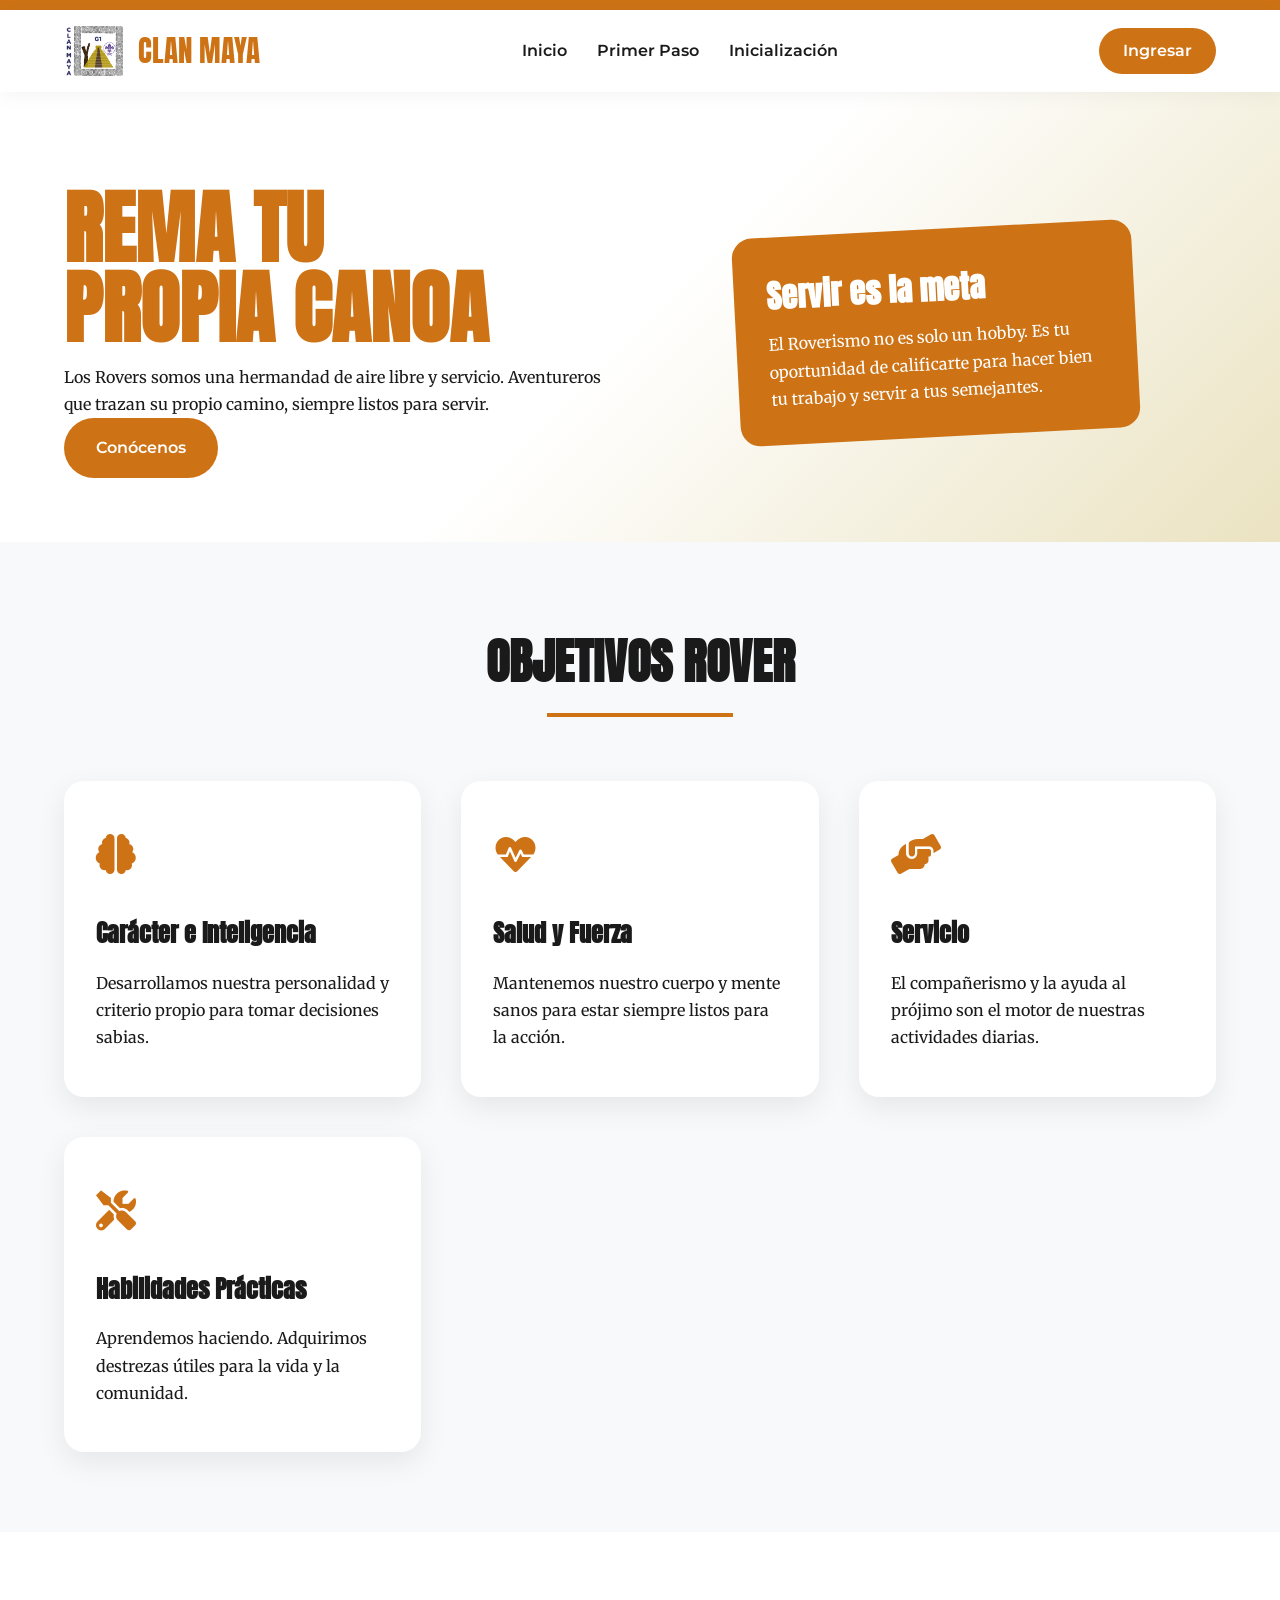
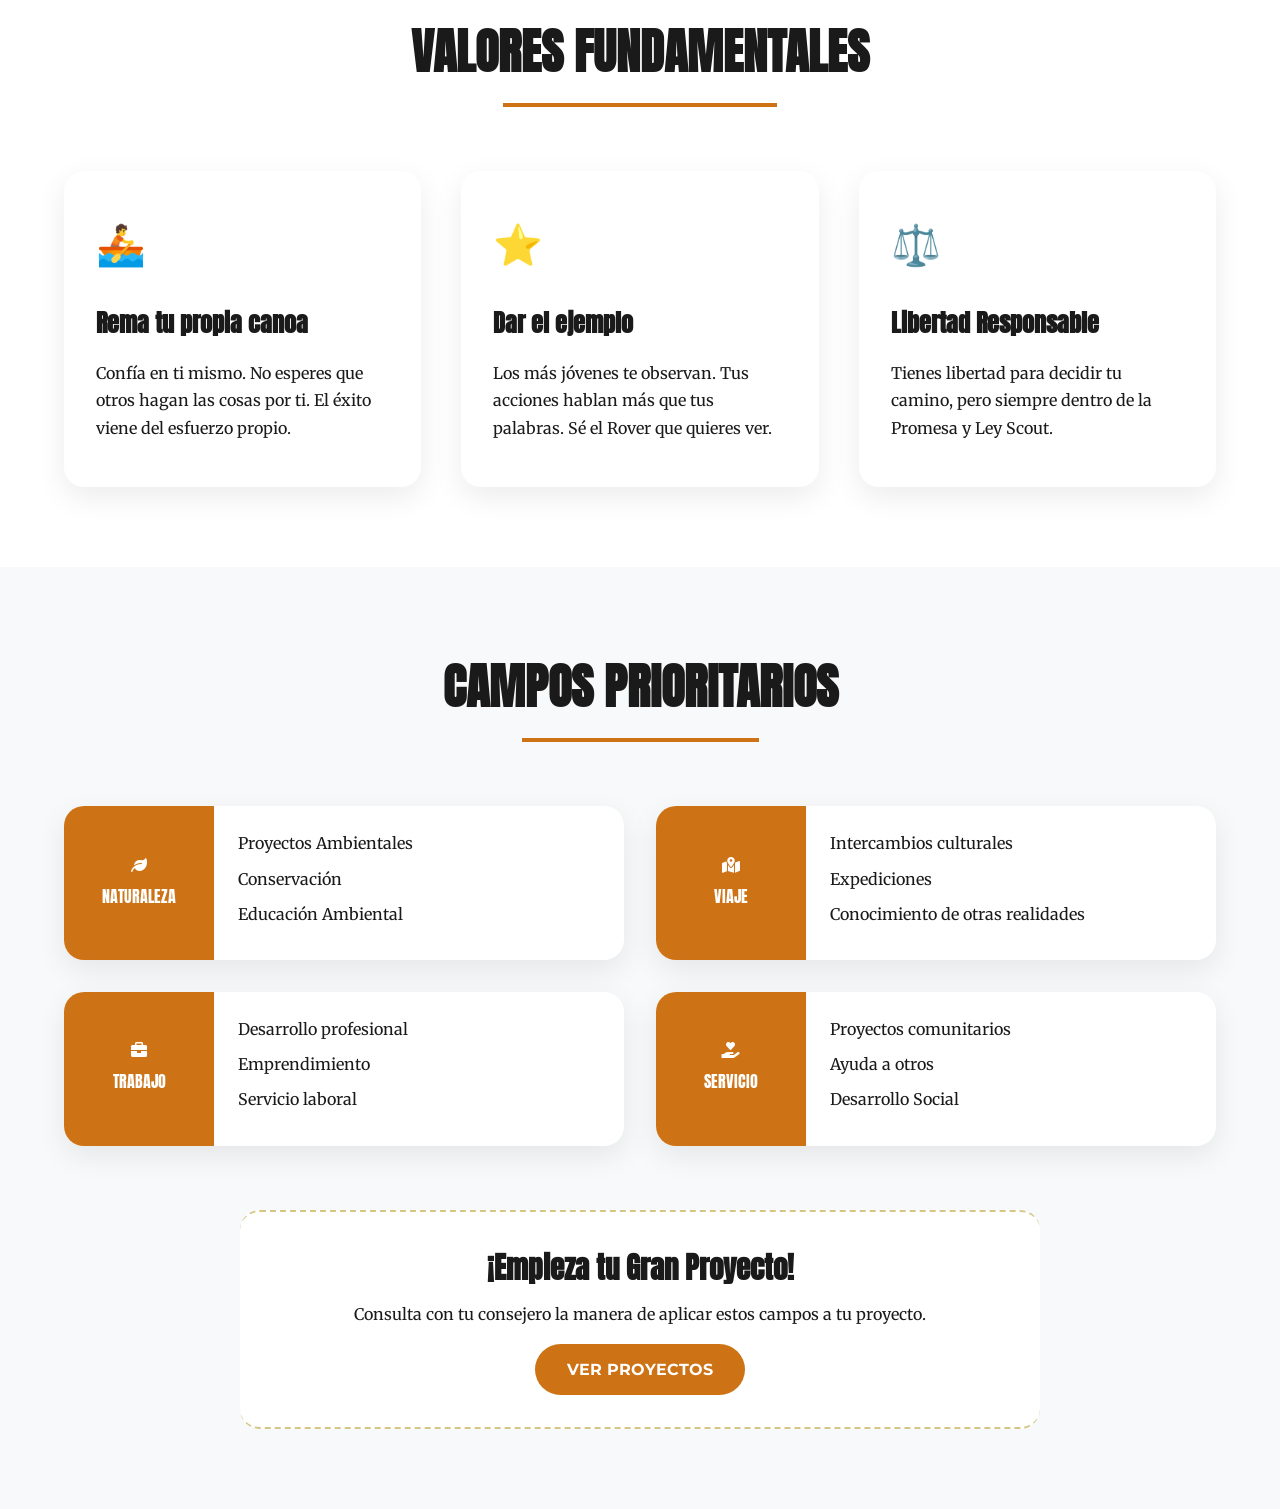
==== index.html @ 9d95acb7 "Initial project structure and core files Add main HTML pages (index, etapas, checklist, login, regis" ====
<!DOCTYPE html>
<html lang="es">
<head>
    <meta charset="UTF-8">
    <meta name="viewport" content="width=device-width, initial-scale=1.0">
    <title>Home - Clan Maya</title>
    
    
    <link rel="preconnect" href="https://fonts.googleapis.com">
    <link rel="preconnect" href="https://fonts.gstatic.com" crossorigin>
    <link href="https://fonts.googleapis.com/css2?family=Anton&family=Merriweather:wght@300;400;700&family=Montserrat:wght@400;600&display=swap" rel="stylesheet">
    
    
    <link rel="stylesheet" href="https://cdnjs.cloudflare.com/ajax/libs/font-awesome/6.0.0/css/all.min.css">

    
    <link rel="stylesheet" href="css/index.css">
</head>

<body>

    <nav class="navbar">
        <div class="logo-area">
            
            <img src="img/logo_clan-maya_rgb-trasparente.png"  alt="Clan Maya">
            <span class="brand-name">Clan Maya</span>
        </div>
        <ul class="nav-links">
            <li><a href="#" class="nav-link">Inicio</a></li>
            <li><a href="etapas.html" class="nav-link">Primer Paso</a></li>
            <li><a href="checklist.html" class="nav-link">Inicialización</a></li>
        </ul>
        <a href="login.html" class="btn-login">Ingresar</a>
    </nav>

    <header class="hero">
        <div class="hero-content">
            <h1>Rema tu<br>Propia Canoa</h1>
            <p>Los Rovers somos una hermandad de aire libre y servicio. Aventureros que trazan su propio camino, siempre listos para servir.</p>
            <a href="#objetivos" class="btn-login" style="padding: 1rem 2rem;">Conócenos</a>
        </div>
        <div class="hero-image">
            <div class="hero-card">
                <h3>Servir es la meta</h3>
                <p>El Roverismo no es solo un hobby. Es tu oportunidad de calificarte para hacer bien tu trabajo y servir a tus semejantes.</p>
            </div>
        </div>
    </header>

    <section class="section-padding" id="objetivos">
        <div class="section-title">
            <h2>Objetivos Rover</h2>
        </div>
        <div class="grid-container">
            <div class="modern-card">
                <div class="card-icon"><i class="fas fa-brain"></i></div>
                <h3>Carácter e Inteligencia</h3>
                <p>Desarrollamos nuestra personalidad y criterio propio para tomar decisiones sabias.</p>
            </div>
            <div class="modern-card">
                <div class="card-icon"><i class="fas fa-heartbeat"></i></div>
                <h3>Salud y Fuerza</h3>
                <p>Mantenemos nuestro cuerpo y mente sanos para estar siempre listos para la acción.</p>
            </div>
            <div class="modern-card">
                <div class="card-icon"><i class="fas fa-hands-helping"></i></div>
                <h3>Servicio</h3>
                <p>El compañerismo y la ayuda al prójimo son el motor de nuestras actividades diarias.</p>
            </div>
            <div class="modern-card">
                <div class="card-icon"><i class="fas fa-tools"></i></div>
                <h3>Habilidades Prácticas</h3>
                <p>Aprendemos haciendo. Adquirimos destrezas útiles para la vida y la comunidad.</p>
            </div>
        </div>
    </section>

    <section class="section-padding" style="background-color: #fff;">
        <div class="section-title">
            <h2>Valores Fundamentales</h2>
        </div>
        <div class="grid-container">
            <div class="modern-card">
                <div class="card-icon">🚣</div>
                <h3>Rema tu propia canoa</h3>
                <p>Confía en ti mismo. No esperes que otros hagan las cosas por ti. El éxito viene del esfuerzo propio.</p>
            </div>
            <div class="modern-card">
                <div class="card-icon">⭐</div>
                <h3>Dar el ejemplo</h3>
                <p>Los más jóvenes te observan. Tus acciones hablan más que tus palabras. Sé el Rover que quieres ver.</p>
            </div>
            <div class="modern-card">
                <div class="card-icon">⚖️</div>
                <h3>Libertad Responsable</h3>
                <p>Tienes libertad para decidir tu camino, pero siempre dentro de la Promesa y Ley Scout.</p>
            </div>
        </div>
    </section>

    <section class="section-padding">
        <div class="section-title">
            <h2>Campos Prioritarios</h2>
        </div>
        <div class="campos-grid">
            <div class="campo-box">
                <div class="campo-header">
                    <i class="fas fa-leaf"></i>
                    <span>Naturaleza</span>
                </div>
                <div class="campo-body">
                    <ul class="campo-list">
                        <li>Proyectos Ambientales</li>
                        <li>Conservación</li>
                        <li>Educación Ambiental</li>
                    </ul>
                </div>
            </div>
            <div class="campo-box">
                <div class="campo-header">
                    <i class="fas fa-map-marked-alt"></i>
                    <span>Viaje</span>
                </div>
                <div class="campo-body">
                    <ul class="campo-list">
                        <li>Intercambios culturales</li>
                        <li>Expediciones</li>
                        <li>Conocimiento de otras realidades</li>
                    </ul>
                </div>
            </div>
            <div class="campo-box">
                <div class="campo-header">
                    <i class="fas fa-briefcase"></i>
                    <span>Trabajo</span>
                </div>
                <div class="campo-body">
                    <ul class="campo-list">
                        <li>Desarrollo profesional</li>
                        <li>Emprendimiento</li>
                        <li>Servicio laboral</li>
                    </ul>
                </div>
            </div>
            <div class="campo-box">
                <div class="campo-header">
                    <i class="fas fa-hand-holding-heart"></i>
                    <span>Servicio</span>
                </div>
                <div class="campo-body">
                    <ul class="campo-list">
                        <li>Proyectos comunitarios</li>
                        <li>Ayuda a otros</li>
                        <li>Desarrollo Social</li>
                    </ul>
                </div>
            </div>
        </div>
        
        <div class="inline-cta">
            <h3>¡Empieza tu Gran Proyecto!</h3>
            <p>Consulta con tu consejero la manera de aplicar estos campos a tu proyecto.</p>
            <a href="proyectos.html" class="cta-link-small">Ver Proyectos</a>
        </div>
    </section>

</body>
</html>
---- css/index.css ----
/* css/modern_style.css */

/* --- VARIABLES CSS --- */
:root {
    --primary: #CD7316;         /* Naranja Clan Maya */
    --secondary: #d6c683;       /* Beige/Dorado */
    --dark: #1a1a1a;            /* Negro moderno */
    --light: #f8f9fa;           /* Fondo claro */
    --white: #ffffff;
    
    /* Tipografías */
    --font-heading: 'Anton', sans-serif;
    --font-body: 'Merriweather', serif;
    --font-ui: 'Montserrat', sans-serif; /* Para UI elements */
    
    /* Efectos */
    --radius-card: 20px;
    --radius-btn: 50px;
    --shadow: 0 10px 30px rgba(0,0,0,0.08);
    --shadow-hover: 0 15px 40px rgba(205, 115, 22, 0.2);
}

/* --- BASE --- */
* { box-sizing: border-box; margin: 0; padding: 0; }

body {
    font-family: var(--font-body);
    color: var(--dark);
    background-color: var(--light);
    line-height: 1.7;
    border-top: 10px solid var(--primary); /* Toque de color superior */
}

a { text-decoration: none; color: inherit; transition: all 0.3s ease; }
ul { list-style: none; }

/* --- NAV --- */
.navbar {
    background: rgba(255, 255, 255, 0.95);
    backdrop-filter: blur(10px);
    padding: 1rem 5%;
    position: sticky;
    top: 0;
    z-index: 1000;
    display: flex;
    justify-content: space-between;
    align-items: center;
    box-shadow: 0 2px 20px rgba(0,0,0,0.05);
}

.logo-area { display: flex; align-items: center; gap: 15px; }
.logo-area img { height: 50px; }

.brand-name {
    font-family: var(--font-heading);
    font-size: 1.8rem;
    color: var(--primary);
    text-transform: uppercase;
}

.nav-links { display: flex; gap: 30px; }

.nav-link {
    font-family: var(--font-ui);
    font-weight: 600;
    color: var(--dark);
    position: relative;
}

.nav-link:hover { color: var(--primary); }

.btn-login {
    background: var(--primary);
    color: white;
    padding: 0.6rem 1.5rem;
    border-radius: var(--radius-btn);
    font-family: var(--font-ui);
    font-weight: 600;
}

.btn-login:hover {
    background: #b5620e;
    transform: translateY(-2px);
    box-shadow: 0 5px 15px rgba(205, 115, 22, 0.3);
}

/* --- HERO --- */
.hero {
    padding: 6rem 5% 4rem;
    display: grid;
    grid-template-columns: 1fr 1fr;
    align-items: center;
    gap: 2rem;
    background: linear-gradient(135deg, #fff 50%, var(--secondary) 150%);
}

.hero-content {
    /* Asegura que el contenido (y el botón) no se salga del contenedor */
    display: flex;
    flex-direction: column;
    align-items: flex-start; /* Alineación por defecto para desktop */
}

.hero-content h1 {
    font-family: var(--font-heading);
    font-size: 5rem;
    line-height: 1;
    color: var(--primary);
    margin-bottom: 1rem;
    text-transform: uppercase;
}

.hero-card {
    background: var(--primary);
    color: white;
    padding: 2rem;
    border-radius: var(--radius-card);
    transform: rotate(-3deg);
    max-width: 400px;
    margin: 0 auto;
}
.hero-card h3 { font-family: var(--font-heading); font-size: 2rem; margin-bottom: 0.5rem; }

/* --- SECCIONES Y TARJETAS --- */
.section-padding { padding: 5rem 5%; }

.section-title { text-align: center; margin-bottom: 4rem; }
.section-title h2 {
    font-family: var(--font-heading);
    font-size: 3rem;
    text-transform: uppercase;
    display: inline-block;
}
.section-title h2::after {
    content: ''; display: block; width: 60%; height: 4px; 
    background: var(--primary); margin: 10px auto 0;
}

.grid-container {
    display: grid;
    grid-template-columns: repeat(auto-fit, minmax(280px, 1fr));
    gap: 2.5rem;
}

.modern-card {
    background: var(--white);
    padding: 2.5rem 2rem;
    border-radius: var(--radius-card);
    box-shadow: var(--shadow);
    transition: transform 0.3s ease;
    border-bottom: 5px solid transparent;
}

.modern-card:hover {
    transform: translateY(-10px);
    border-bottom-color: var(--secondary);
}

.card-icon { font-size: 2.5rem; color: var(--primary); margin-bottom: 1.5rem; }
.modern-card h3 { font-family: var(--font-heading); font-size: 1.5rem; margin-bottom: 1rem; }

/* --- CAMPOS GRID --- */
.campos-grid {
    display: grid;
    grid-template-columns: repeat(2, 1fr);
    gap: 2rem;
    margin-bottom: 4rem; /* Espacio antes del CTA inline */
}

.campo-box {
    background: var(--white);
    border-radius: var(--radius-card);
    overflow: hidden;
    box-shadow: var(--shadow);
    display: flex;
}

.campo-header {
    background: var(--primary);
    color: white;
    padding: 2rem;
    display: flex;
    flex-direction: column;
    justify-content: center;
    align-items: center;
    min-width: 150px;
    text-align: center;
}
.campo-header span { font-family: var(--font-heading); text-transform: uppercase; margin-top: 10px;}
.campo-body { padding: 1.5rem; }
.campo-list li { margin-bottom: 0.5rem; }


/* --- NUEVO CTA INTEGRADO (EN LUGAR DEL FOOTER GRANDE) --- */
.inline-cta {
    text-align: center;
    padding: 2rem 5%;
    border-top: 2px dashed var(--secondary);
    border-bottom: 2px dashed var(--secondary);
    background-color: var(--white);
    border-radius: var(--radius-card);
    max-width: 800px;
    margin: 0 auto;
}

.inline-cta h3 {
    font-family: var(--font-heading);
    font-size: 1.8rem;
    color: var(--dark);
    margin-bottom: 0.5rem;
}

.cta-link-small {
    display: inline-block;
    margin-top: 1rem;
    background: var(--primary);
    color: white;
    padding: 0.75rem 2rem;
    border-radius: var(--radius-btn);
    font-weight: bold;
    font-family: var(--font-ui);
    text-transform: uppercase;
}
.cta-link-small:hover {
    background: #b5620e;
    transform: translateY(-2px);
}

/* MOBILE */
@media (max-width: 768px) {
    .hero { grid-template-columns: 1fr; text-align: center; }
    
    /* Arreglar el traslape del botón en móvil */
    .hero-content { align-items: center; } 
    
    .hero-card { transform: rotate(0); }
    .hero-content h1 { font-size: 3.5rem; }
    .nav-links { display: none; }
    .campos-grid { grid-template-columns: 1fr; }
    .campo-box { flex-direction: column; }
    .campo-header { min-width: 100%; padding: 1rem; flex-direction: row; gap: 10px; }
    .campo-header span { margin-top: 0; }
}
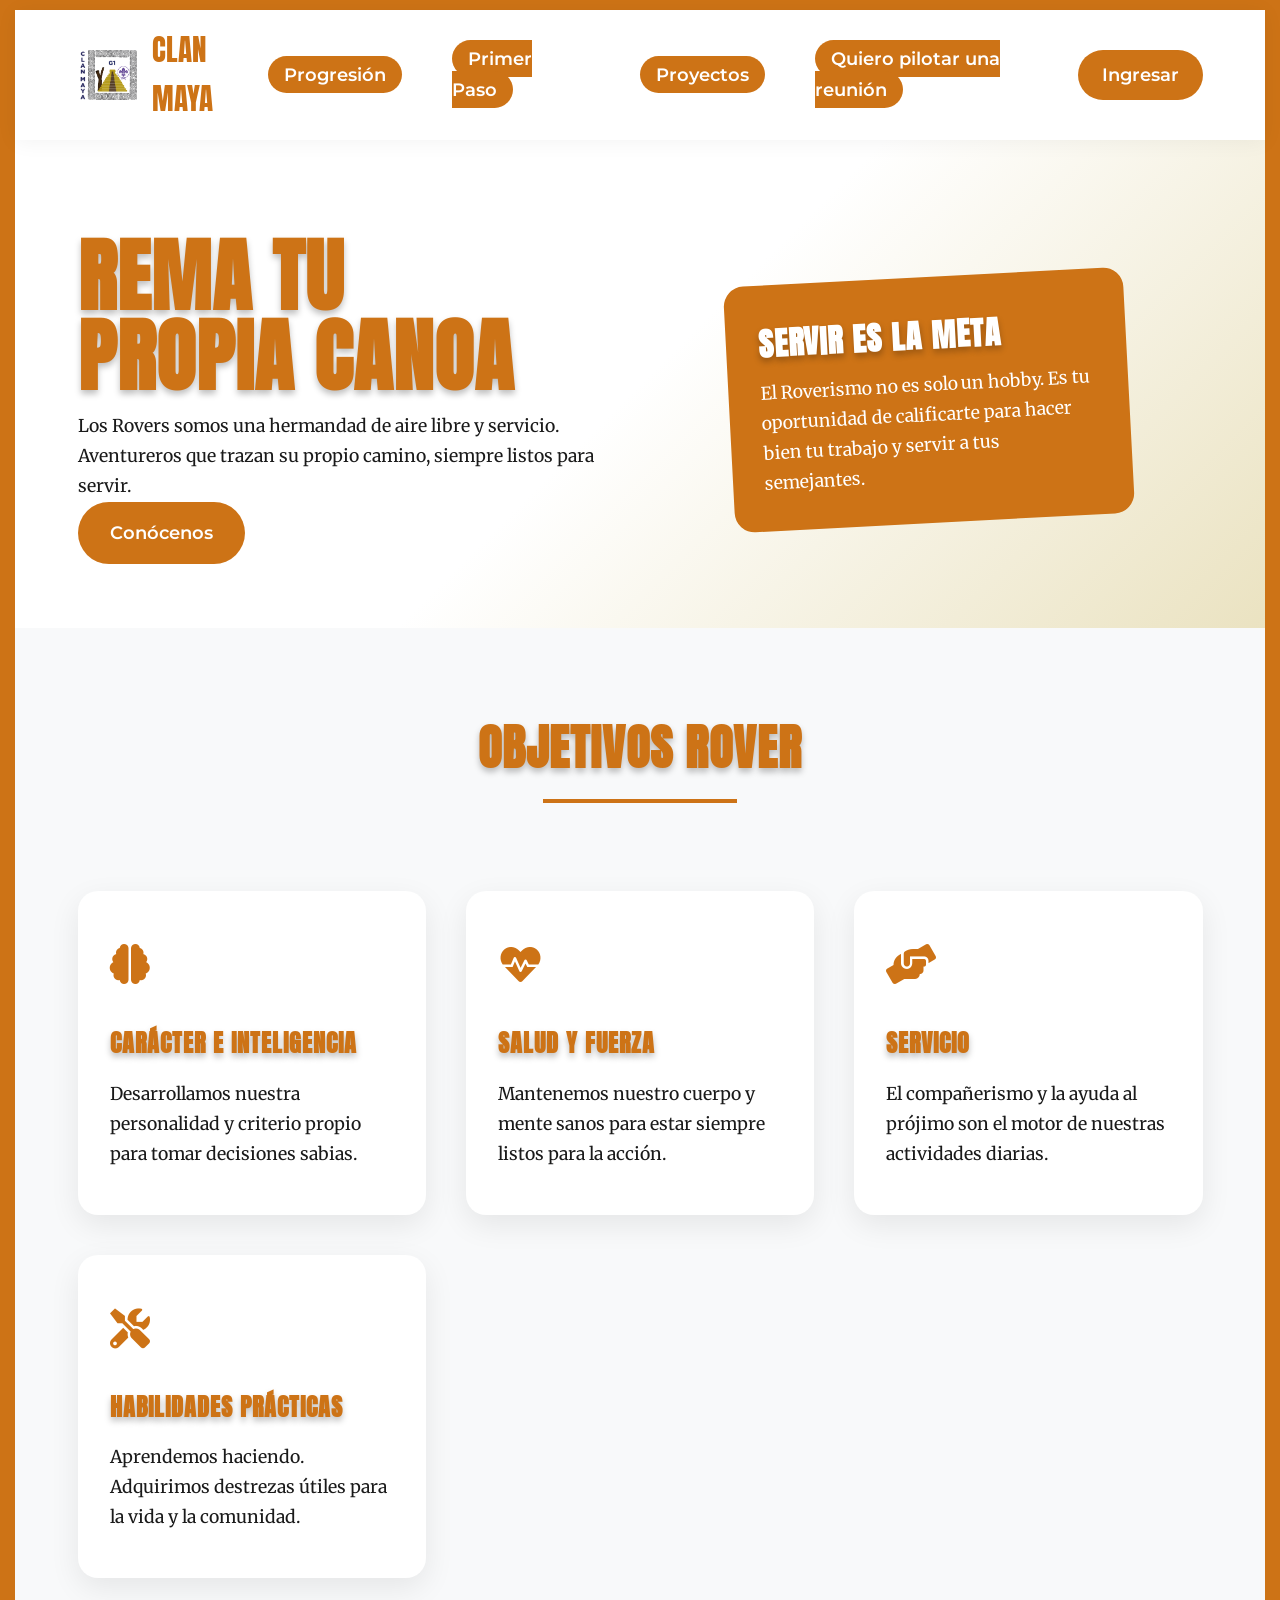
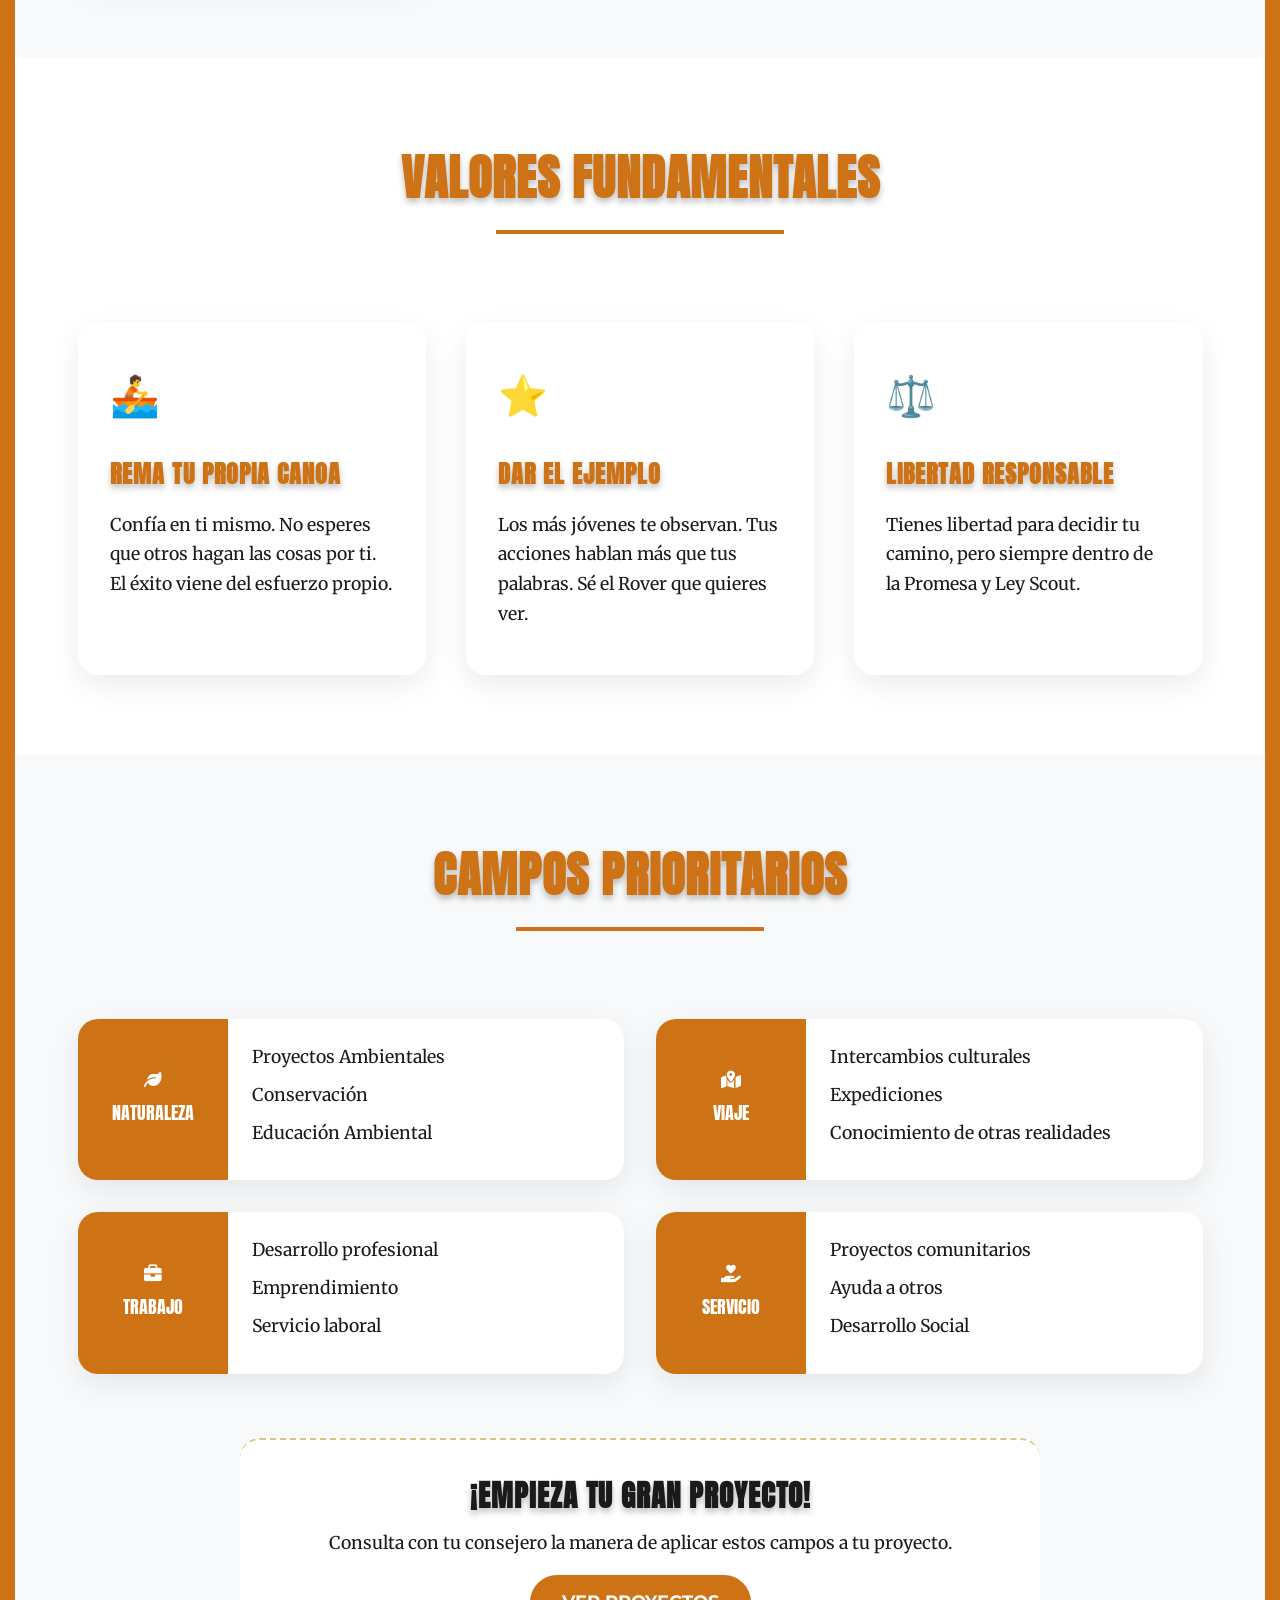
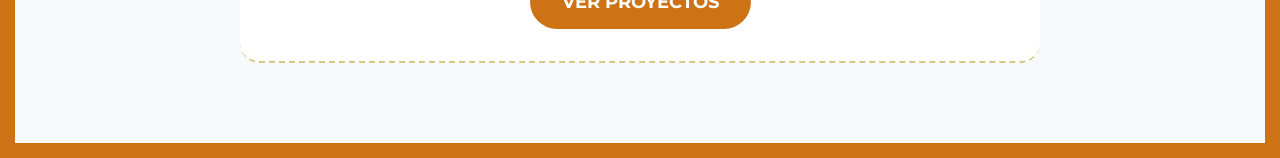
==== commit 1e330583: "Add checklist, pilot guide, and projects pages Introduces new HTML pages for checklist, pilot guide," ====
--- a/index.html
+++ b/index.html
@@ -13,7 +13,8 @@
     
     <link rel="stylesheet" href="https://cdnjs.cloudflare.com/ajax/libs/font-awesome/6.0.0/css/all.min.css">
 
-    
+    <link rel="stylesheet" href="css/greca.css">
+    <link rel="stylesheet" href="css/nav.css">    
     <link rel="stylesheet" href="css/index.css">
 </head>
 
@@ -26,9 +27,10 @@
             <span class="brand-name">Clan Maya</span>
         </div>
         <ul class="nav-links">
-            <li><a href="#" class="nav-link">Inicio</a></li>
-            <li><a href="etapas.html" class="nav-link">Primer Paso</a></li>
-            <li><a href="checklist.html" class="nav-link">Inicialización</a></li>
+            <li><a href="etapas.html" class="nav-link">Progresión</a></li>
+            <li><a href="checklist.html" class="nav-link">Primer Paso</a></li>
+            <li><a href="proyectos.html" class="nav-link">Proyectos</a></li>
+            <li><a href="guia_piloto.html" class="nav-link">Quiero pilotar una reunión</a></li>
         </ul>
         <a href="login.html" class="btn-login">Ingresar</a>
     </nav>
@@ -41,7 +43,7 @@
         </div>
         <div class="hero-image">
             <div class="hero-card">
-                <h3>Servir es la meta</h3>
+                <h3 id = "hero-h3">Servir es la meta</h3>
                 <p>El Roverismo no es solo un hobby. Es tu oportunidad de calificarte para hacer bien tu trabajo y servir a tus semejantes.</p>
             </div>
         </div>
--- a/css/greca.css
+++ b/css/greca.css
@@ -0,0 +1,68 @@
+/* css/greca.css */
+:root {
+    /* Colors */
+    --color-title: #CD7316;         /* Orange/Rust for titles and frames */
+    --color-fill: #d6c683;          /* Beige/Gold for input boxes */
+    --color-text: #000000;          /* Black text */
+    
+    /* Typography */
+    /* Using Merriweather as a fallback for ITC Benguiat */
+    --font-main: 'ITC Benguiat', 'Merriweather', serif; 
+    --font-accent: 'Anton', sans-serif;
+    
+    /* Sizes */
+    --size-title-main: 3.2rem;
+    --size-title-page: 4rem;
+    --size-body: 1.1rem;
+    --size-name: 1.75rem;
+}
+
+/* Global Reset */
+* {
+    box-sizing: border-box;
+    margin: 0;
+    padding: 0;
+}
+
+body {
+    font-family: var(--font-main);
+    color: var(--color-text);
+    font-size: var(--size-body);
+    background-color: #fff;
+    min-height: 100vh;
+    display: flex;
+    flex-direction: column;
+    
+    /* Simulating the "Patrón de marco" (Frame Pattern) */
+    border: 15px solid var(--color-title); 
+}
+
+h1, h2, h3 {
+    font-family: var(--font-main);
+    color: var(--color-title);
+    text-transform: uppercase;
+    letter-spacing: 1px;
+    /* "EFECTO: ELEVADO (LIFT)" */
+    text-shadow: 0px 4px 6px rgba(0, 0, 0, 0.25);
+}
+
+h1 {
+    font-size: var(--size-title-main);
+    margin-bottom: 0.5rem;
+}
+
+h2 {
+    font-size: 2.5rem;
+    margin-bottom: 1.5rem;
+    text-align: center;
+}
+
+a {
+    text-decoration: none;
+    color: var(--color-text);
+    transition: color 0.3s ease;
+}
+
+a:hover {
+    color: var(--color-title);
+}
--- a/css/nav.css
+++ b/css/nav.css
@@ -0,0 +1,96 @@
+/* css/modern_style.css */
+
+/* --- VARIABLES CSS --- */
+:root {
+    --primary: #CD7316;         /* Naranja Clan Maya */
+    --secondary: #d6c683;       /* Beige/Dorado */
+    --dark: #1a1a1a;            /* Negro moderno */
+    --light: #f8f9fa;           /* Fondo claro */
+    --white: #ffffff;
+    
+    /* Tipografías */
+    --font-heading: 'Anton', sans-serif;
+    --font-body: 'Merriweather', serif;
+    --font-ui: 'Montserrat', sans-serif; /* Para UI elements */
+    
+    /* Efectos */
+    --radius-card: 20px;
+    --radius-btn: 50px;
+    --shadow: 0 10px 30px rgba(0,0,0,0.08);
+    --shadow-hover: 0 15px 40px rgba(205, 115, 22, 0.2);
+}
+
+/* --- BASE --- */
+* { box-sizing: border-box; margin: 0; padding: 0; }
+
+body {
+    font-family: var(--font-body);
+    color: var(--dark);
+    background-color: var(--light);
+    line-height: 1.7;
+    border-top: 10px solid var(--primary); /* Toque de color superior */
+}
+
+a { text-decoration: none; color: inherit; transition: all 0.3s ease; }
+ul { list-style: none; }
+
+/* --- NAV --- */
+.navbar {
+    background: rgba(255, 255, 255, 0.95);
+    backdrop-filter: blur(10px);
+    padding: 1rem 5%;
+    position: sticky;
+    top: 0;
+    z-index: 1000;
+    display: flex;
+    justify-content: space-between;
+    align-items: center;
+    box-shadow: 0 2px 20px rgba(0,0,0,0.05);
+}
+
+.logo-area { display: flex; align-items: center; gap: 15px; }
+.logo-area img { height: 50px; }
+
+.brand-name {
+    font-family: var(--font-heading);
+    font-size: 1.8rem;
+    color: var(--primary);
+    text-transform: uppercase;
+}
+
+.nav-links { display: flex; gap: 50px; align-items: center; justify-content: space-evenly; }
+
+
+
+
+
+.nav-link {
+    font-family: var(--font-ui);
+    font-weight: 600;
+    color: var(--white);
+    background-color: var(--primary);
+    padding: 0.5rem 1rem;
+    border-radius: var(--radius-btn);
+    position: relative;
+}
+
+.nav-link:hover { 
+    background: #b5620e;
+    box-shadow: 0 5px 15px rgba(205, 115, 22, 0.3);
+    transform: translateY(-2px);
+}
+
+.btn-login {
+    background: var(--primary);
+    color: white;
+    padding: 0.6rem 1.5rem;
+    border-radius: var(--radius-btn);
+    font-family: var(--font-ui);
+    font-weight: 600;
+}
+
+.btn-login:hover {
+    background: #b5620e;
+    transform: translateY(-2px);
+    box-shadow: 0 5px 15px rgba(205, 115, 22, 0.3);
+}
--- a/css/index.css
+++ b/css/index.css
@@ -1,6 +1,3 @@
-/* css/modern_style.css */
-
-/* --- VARIABLES CSS --- */
 :root {
     --primary: #CD7316;         /* Naranja Clan Maya */
     --secondary: #d6c683;       /* Beige/Dorado */
@@ -19,71 +16,6 @@
     --shadow: 0 10px 30px rgba(0,0,0,0.08);
     --shadow-hover: 0 15px 40px rgba(205, 115, 22, 0.2);
 }
-
-/* --- BASE --- */
-* { box-sizing: border-box; margin: 0; padding: 0; }
-
-body {
-    font-family: var(--font-body);
-    color: var(--dark);
-    background-color: var(--light);
-    line-height: 1.7;
-    border-top: 10px solid var(--primary); /* Toque de color superior */
-}
-
-a { text-decoration: none; color: inherit; transition: all 0.3s ease; }
-ul { list-style: none; }
-
-/* --- NAV --- */
-.navbar {
-    background: rgba(255, 255, 255, 0.95);
-    backdrop-filter: blur(10px);
-    padding: 1rem 5%;
-    position: sticky;
-    top: 0;
-    z-index: 1000;
-    display: flex;
-    justify-content: space-between;
-    align-items: center;
-    box-shadow: 0 2px 20px rgba(0,0,0,0.05);
-}
-
-.logo-area { display: flex; align-items: center; gap: 15px; }
-.logo-area img { height: 50px; }
-
-.brand-name {
-    font-family: var(--font-heading);
-    font-size: 1.8rem;
-    color: var(--primary);
-    text-transform: uppercase;
-}
-
-.nav-links { display: flex; gap: 30px; }
-
-.nav-link {
-    font-family: var(--font-ui);
-    font-weight: 600;
-    color: var(--dark);
-    position: relative;
-}
-
-.nav-link:hover { color: var(--primary); }
-
-.btn-login {
-    background: var(--primary);
-    color: white;
-    padding: 0.6rem 1.5rem;
-    border-radius: var(--radius-btn);
-    font-family: var(--font-ui);
-    font-weight: 600;
-}
-
-.btn-login:hover {
-    background: #b5620e;
-    transform: translateY(-2px);
-    box-shadow: 0 5px 15px rgba(205, 115, 22, 0.3);
-}
-
 /* --- HERO --- */
 .hero {
     padding: 6rem 5% 4rem;
@@ -119,7 +51,7 @@
     max-width: 400px;
     margin: 0 auto;
 }
-.hero-card h3 { font-family: var(--font-heading); font-size: 2rem; margin-bottom: 0.5rem; }
+.hero-card h3 { font-family: var(--font-heading); font-size: 2rem; margin-bottom: 0.5rem; color: var(--white);}
 
 /* --- SECCIONES Y TARJETAS --- */
 .section-padding { padding: 5rem 5%; }
@@ -235,7 +167,8 @@
     
     .hero-card { transform: rotate(0); }
     .hero-content h1 { font-size: 3.5rem; }
-    .nav-links { display: none; }
+    .nav-links { display: row; }
+    .nav-links { gap: 15px; flex-wrap: wrap; justify-content: center; }
     .campos-grid { grid-template-columns: 1fr; }
     .campo-box { flex-direction: column; }
     .campo-header { min-width: 100%; padding: 1rem; flex-direction: row; gap: 10px; }
